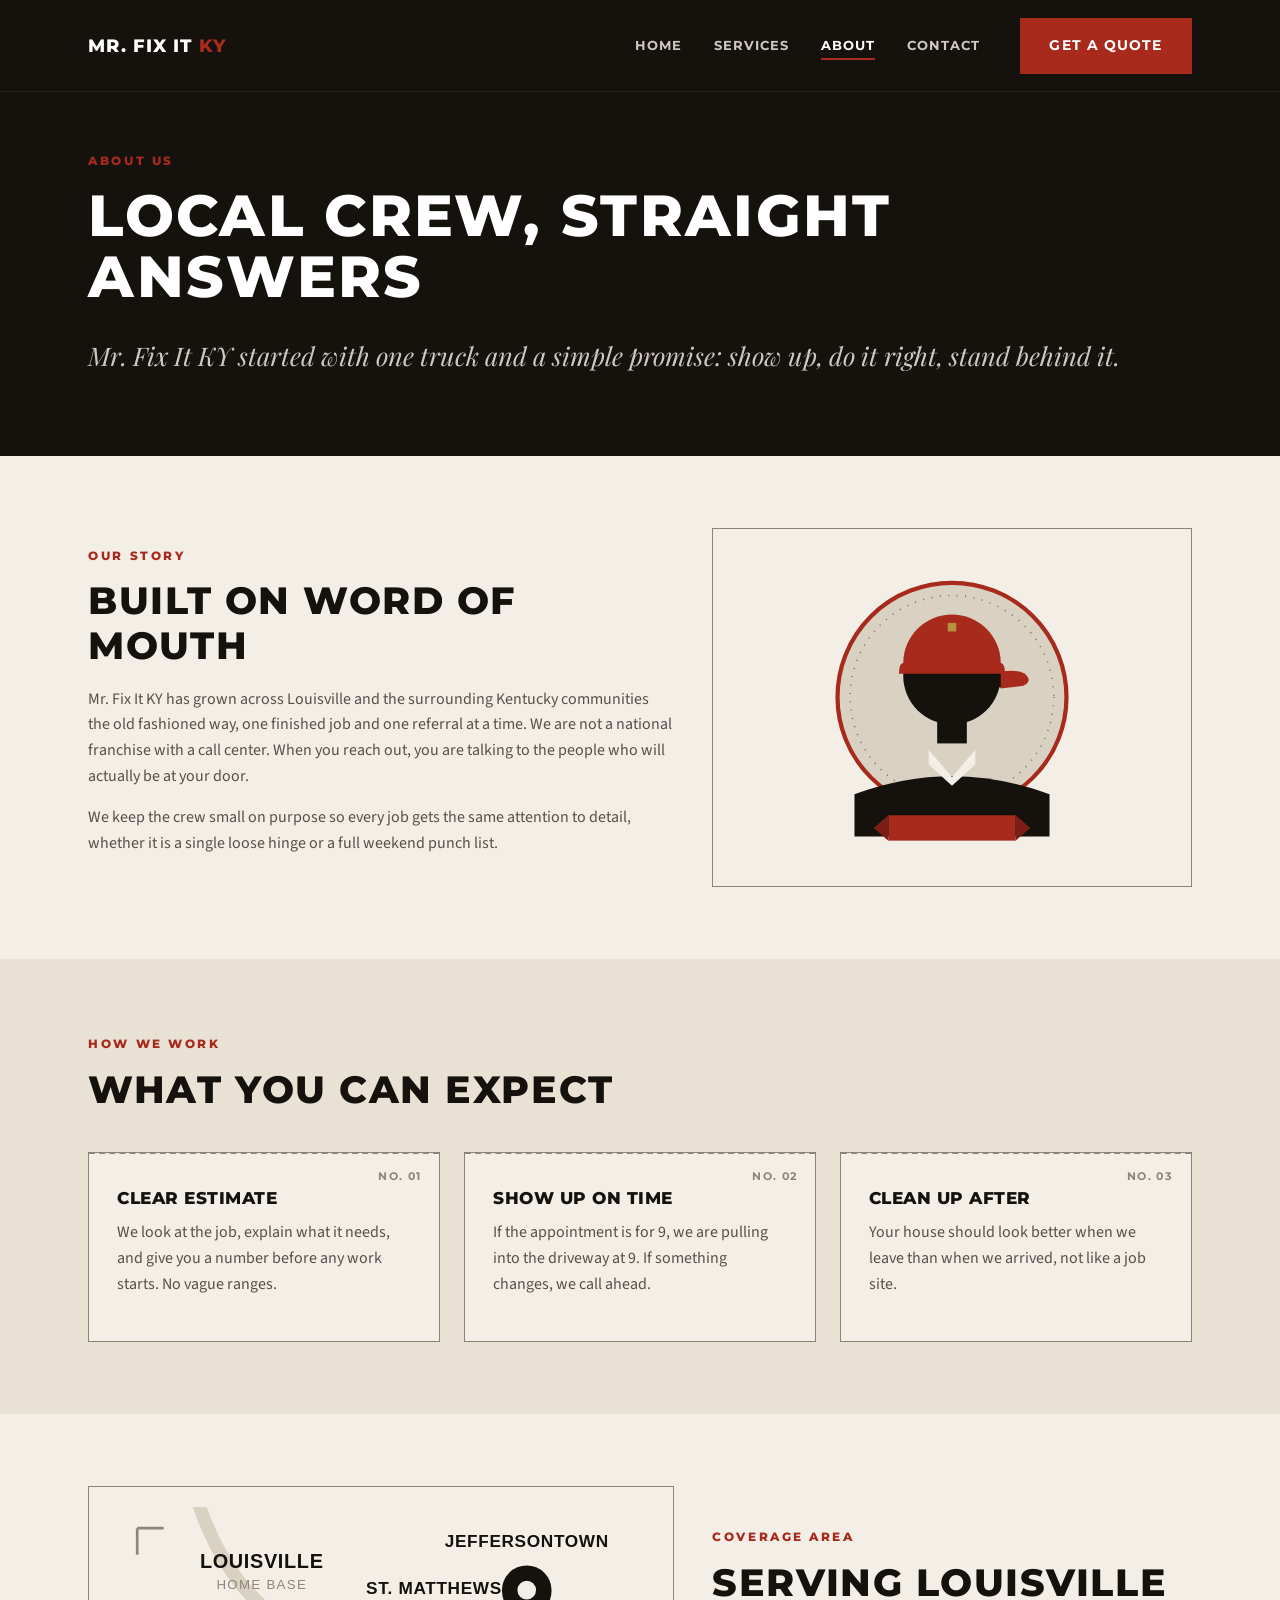
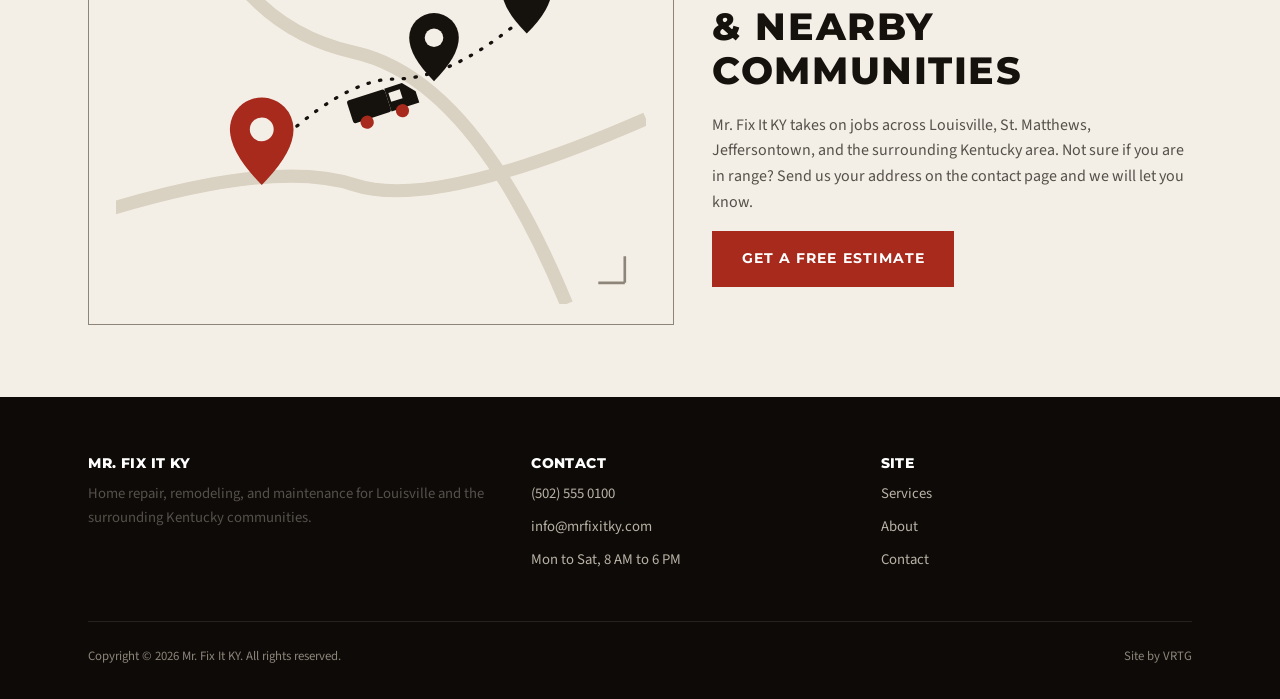
==== about.html @ b8640f35 "Initial build: 5-page static site, SEO baseline, SVG illustrations" ====
<!DOCTYPE html>
<html lang="en">
<head>
<meta charset="UTF-8">
<meta name="viewport" content="width=device-width, initial-scale=1">
<title>About | Mr. Fix It KY</title>
<meta name="description" content="Mr. Fix It KY is a locally owned handyman company serving Louisville, Kentucky. Learn about our crew, our approach, and why homeowners call us back.">
<link rel="preconnect" href="https://fonts.googleapis.com">
<link href="https://fonts.googleapis.com/css2?family=Montserrat:wght@700;800&family=Playfair+Display:ital@1&family=Source+Sans+Pro:wght@400;600;700&display=swap" rel="stylesheet">
<link rel="stylesheet" href="css/style.css">
</head>
<body>

<header class="site-header">
  <div class="wrap">
    <a href="index.html" class="logo">MR. FIX IT <span>KY</span></a>
    <div class="nav-row">
      <ul class="nav-links">
        <li><a href="index.html">Home</a></li>
        <li><a href="services.html">Services</a></li>
        <li><a href="about.html" aria-current="page">About</a></li>
        <li><a href="contact.html">Contact</a></li>
      </ul>
      <a href="contact.html" class="btn">Get a Quote</a>
    </div>
    <button class="nav-toggle" aria-label="Toggle menu" aria-expanded="false">MENU</button>
  </div>
</header>

<section class="page-hero">
  <div class="wrap">
    <span class="eyebrow">About Us</span>
    <h1>Local Crew, Straight Answers</h1>
    <p class="serif-lede" style="color:#cfc9bd;">Mr. Fix It KY started with one truck and a simple promise: show up, do it right, stand behind it.</p>
  </div>
</section>

<section>
  <div class="wrap grid-2">
    <div>
      <span class="eyebrow">Our Story</span>
      <h2>Built on Word of Mouth</h2>
      <p>Mr. Fix It KY has grown across Louisville and the surrounding Kentucky communities the old fashioned way, one finished job and one referral at a time. We are not a national franchise with a call center. When you reach out, you are talking to the people who will actually be at your door.</p>
      <p>We keep the crew small on purpose so every job gets the same attention to detail, whether it is a single loose hinge or a full weekend punch list.</p>
    </div>
    <div class="illus-panel"><img src="images/illustration-portrait.svg" alt="Illustrated portrait badge of a Mr. Fix It KY crew member"></div>
  </div>
</section>

<section class="section-mid">
  <div class="wrap">
    <div class="section-head">
      <span class="eyebrow">How We Work</span>
      <h2>What You Can Expect</h2>
    </div>
    <div class="grid-3">
      <div class="ticket">
        <span class="ticket-no">01</span>
        <h3>Clear Estimate</h3>
        <p>We look at the job, explain what it needs, and give you a number before any work starts. No vague ranges.</p>
      </div>
      <div class="ticket">
        <span class="ticket-no">02</span>
        <h3>Show Up on Time</h3>
        <p>If the appointment is for 9, we are pulling into the driveway at 9. If something changes, we call ahead.</p>
      </div>
      <div class="ticket">
        <span class="ticket-no">03</span>
        <h3>Clean Up After</h3>
        <p>Your house should look better when we leave than when we arrived, not like a job site.</p>
      </div>
    </div>
  </div>
</section>

<section>
  <div class="wrap grid-2">
    <div class="illus-panel"><img src="images/illustration-coverage-map.svg" alt="Illustrated map of the Mr. Fix It KY service area covering Louisville, St. Matthews, and Jeffersontown"></div>
    <div>
      <span class="eyebrow">Coverage Area</span>
      <h2>Serving Louisville &amp; Nearby Communities</h2>
      <p>Mr. Fix It KY takes on jobs across Louisville, St. Matthews, Jeffersontown, and the surrounding Kentucky area. Not sure if you are in range? Send us your address on the contact page and we will let you know.</p>
      <a href="contact.html" class="btn">Get a Free Estimate</a>
    </div>
  </div>
</section>

<footer class="site-footer">
  <div class="wrap">
    <div class="footer-grid">
      <div>
        <h3>Mr. Fix It KY</h3>
        <p>Home repair, remodeling, and maintenance for Louisville and the surrounding Kentucky communities.</p>
      </div>
      <div>
        <h3>Contact</h3>
        <ul>
          <li><a href="tel:15025550100">(502) 555 0100</a></li>
          <li><a href="mailto:info@mrfixitky.com">info@mrfixitky.com</a></li>
          <li>Mon to Sat, 8 AM to 6 PM</li>
        </ul>
      </div>
      <div>
        <h3>Site</h3>
        <ul>
          <li><a href="services.html">Services</a></li>
          <li><a href="about.html">About</a></li>
          <li><a href="contact.html">Contact</a></li>
        </ul>
      </div>
    </div>
    <div class="footer-bottom">
      <span>Copyright &copy; <span data-year>2026</span> Mr. Fix It KY. All rights reserved.</span>
      <span>Site by VRTG</span>
    </div>
  </div>
</footer>

<script src="js/main.js"></script>
</body>
</html>
---- css/style.css ----
/* =========================================================
   Mr. Fix It KY — design tokens
   Palette pulled from the brand's own workwear: charcoal
   coveralls, brick red trim, brass hardware, chalk paper.
   ========================================================= */
:root {
  --charcoal: #15110d;
  --charcoal-soft: #211a15;
  --paper: #f4efe6;
  --paper-dim: #e9e1d3;
  --brick: #a72a1d;
  --brick-dark: #7c1e15;
  --brass: #b8923f;
  --steel: #8d8579;
  --steel-dark: #55504a;
  --white: #ffffff;

  --display: "Montserrat", "Helvetica Neue", Arial, sans-serif;
  --serif: "Playfair Display", Georgia, serif;
  --body: "Source Sans Pro", Arial, sans-serif;

  --max: 1180px;
  --gap: clamp(1.25rem, 3vw, 3rem);
}

* { box-sizing: border-box; }
html { scroll-behavior: smooth; }

body {
  margin: 0;
  font-family: var(--body);
  color: var(--charcoal);
  background: var(--paper);
  line-height: 1.6;
  -webkit-font-smoothing: antialiased;
}

img { max-width: 100%; display: block; }
a { color: inherit; }

.wrap {
  max-width: var(--max);
  margin: 0 auto;
  padding-left: var(--gap);
  padding-right: var(--gap);
}

/* ---------- Ticket motif (the signature element) ----------
   Cards styled like a paper work order: perforated top edge,
   a stub number, corner notches. Used for services + reviews. */
.ticket {
  position: relative;
  background: var(--paper);
  border: 1px solid var(--steel);
  padding: 2rem 1.75rem 1.75rem;
}
.ticket::before {
  content: "";
  position: absolute;
  top: -1px; left: 0; right: 0;
  height: 0;
  border-top: 2px dashed var(--steel);
}
.ticket .ticket-no {
  position: absolute;
  top: 0.9rem; right: 1.1rem;
  font-family: var(--display);
  font-size: 0.7rem;
  font-weight: 700;
  letter-spacing: 0.12em;
  color: var(--steel);
}
.ticket .ticket-no::before { content: "NO. "; }

/* ---------- Type ---------- */
h1, h2, h3, .eyebrow {
  font-family: var(--display);
  font-weight: 800;
  text-transform: uppercase;
  letter-spacing: 0.04em;
  margin: 0 0 0.5em;
}
h1 { font-size: clamp(2.3rem, 5vw, 3.6rem); line-height: 1.05; }
h2 { font-size: clamp(1.7rem, 3.4vw, 2.4rem); line-height: 1.15; }
h3 { font-size: 1.05rem; letter-spacing: 0.03em; }

.serif-lede {
  font-family: var(--serif);
  font-weight: 400;
  font-style: italic;
  font-size: clamp(1.2rem, 2.2vw, 1.6rem);
  color: var(--steel-dark);
  margin: 0 0 1.5rem;
}

.eyebrow {
  display: inline-block;
  font-size: 0.72rem;
  letter-spacing: 0.22em;
  color: var(--brick);
  margin-bottom: 0.9rem;
}

p { margin: 0 0 1rem; color: var(--steel-dark); }
.on-dark p { color: #c9c3b8; }
.on-dark h1, .on-dark h2, .on-dark h3 { color: var(--white); }

/* ---------- Buttons ---------- */
.btn {
  display: inline-flex;
  align-items: center;
  gap: 0.5rem;
  font-family: var(--display);
  font-weight: 700;
  font-size: 0.85rem;
  letter-spacing: 0.08em;
  text-transform: uppercase;
  text-decoration: none;
  padding: 0.95rem 1.7rem;
  border: 2px solid var(--brick);
  background: var(--brick);
  color: var(--white);
  transition: background 0.18s ease, color 0.18s ease, transform 0.18s ease;
}
.btn:hover { background: var(--brick-dark); border-color: var(--brick-dark); transform: translateY(-1px); }
.btn.btn-outline { background: transparent; color: var(--white); border-color: var(--white); }
.btn.btn-outline:hover { background: var(--white); color: var(--charcoal); }
.btn:focus-visible, a:focus-visible, button:focus-visible, input:focus-visible, textarea:focus-visible {
  outline: 3px solid var(--brass);
  outline-offset: 2px;
}

/* ---------- Header ---------- */
.site-header {
  position: sticky;
  top: 0;
  z-index: 50;
  background: var(--charcoal);
  border-bottom: 1px solid rgba(255,255,255,0.08);
}
.site-header .wrap {
  display: flex;
  align-items: center;
  justify-content: space-between;
  padding-top: 1.1rem;
  padding-bottom: 1.1rem;
}
.logo {
  font-family: var(--display);
  font-weight: 800;
  letter-spacing: 0.06em;
  font-size: 1.15rem;
  color: var(--white);
  text-decoration: none;
}
.logo span { color: var(--brick); }
.nav-links {
  list-style: none;
  display: flex;
  gap: 2rem;
  margin: 0;
  padding: 0;
}
.nav-links a {
  font-family: var(--display);
  font-size: 0.8rem;
  font-weight: 700;
  letter-spacing: 0.08em;
  text-transform: uppercase;
  text-decoration: none;
  color: #cfc9bd;
  padding-bottom: 0.3rem;
  border-bottom: 2px solid transparent;
}
.nav-links a:hover, .nav-links a[aria-current="page"] {
  color: var(--white);
  border-bottom-color: var(--brick);
}
.nav-row { display: flex; align-items: center; gap: 2.5rem; }
.nav-toggle { display: none; }

@media (max-width: 800px) {
  .nav-row { position: fixed; inset: 64px 0 0 0; background: var(--charcoal); flex-direction: column; align-items: flex-start; padding: 2rem var(--gap); gap: 1.5rem; transform: translateX(100%); transition: transform 0.25s ease; }
  .nav-row.open { transform: translateX(0); }
  .nav-links { flex-direction: column; gap: 1.25rem; }
  .nav-toggle {
    display: block;
    background: none;
    border: 2px solid #cfc9bd;
    color: var(--white);
    width: 42px; height: 38px;
    font-family: var(--display);
    font-size: 0.7rem;
  }
}

/* ---------- Hero ---------- */
.hero {
  background: var(--charcoal);
  color: var(--white);
  padding: 5.5rem 0 5rem;
  position: relative;
  overflow: hidden;
}
.hero::after {
  content: "";
  position: absolute;
  right: -8%; bottom: -30%;
  width: 55%; aspect-ratio: 1;
  background: radial-gradient(circle, rgba(167,42,29,0.35), transparent 70%);
  pointer-events: none;
}
.hero .wrap { position: relative; }
.hero-inner { max-width: 640px; }
.hero .lead { font-size: 1.15rem; color: #cfc9bd; margin-bottom: 2rem; max-width: 46ch; }
.hero-actions { display: flex; gap: 1rem; flex-wrap: wrap; }

.page-hero {
  background: var(--charcoal);
  color: var(--white);
  padding: 3.5rem 0;
}

/* ---------- Sections ---------- */
section { padding: 4.5rem 0; }
.section-dark { background: var(--charcoal); color: var(--white); }
.section-mid { background: var(--paper-dim); }
.section-head { max-width: 640px; margin-bottom: 2.5rem; }

.grid-3 { display: grid; grid-template-columns: repeat(3, 1fr); gap: 1.5rem; }
.grid-2 { display: grid; grid-template-columns: 1.1fr 0.9fr; gap: var(--gap); align-items: center; }
@media (max-width: 860px) {
  .grid-3 { grid-template-columns: 1fr; }
  .grid-2 { grid-template-columns: 1fr; }
}

.icon-badge {
  width: 46px; height: 46px;
  display: flex; align-items: center; justify-content: center;
  border: 1px solid var(--brick);
  color: var(--brick);
  margin-bottom: 1rem;
}
.icon-badge svg { width: 22px; height: 22px; }

/* strip of trust markers */
.trust-strip {
  display: flex;
  flex-wrap: wrap;
  gap: 2.5rem;
  padding: 1.5rem 0;
  border-top: 1px solid rgba(255,255,255,0.12);
  border-bottom: 1px solid rgba(255,255,255,0.12);
  font-family: var(--display);
  font-size: 0.78rem;
  letter-spacing: 0.08em;
  text-transform: uppercase;
  color: #cfc9bd;
}

/* placeholder photo blocks — swap for real photos */
.photo-slot {
  background: repeating-linear-gradient(135deg, var(--steel) 0 2px, transparent 2px 14px);
  background-color: var(--paper-dim);
  border: 1px solid var(--steel);
  aspect-ratio: 4 / 3;
  display: flex;
  align-items: center;
  justify-content: center;
  text-align: center;
  padding: 1rem;
}
.photo-slot span {
  font-family: var(--display);
  font-size: 0.72rem;
  letter-spacing: 0.08em;
  text-transform: uppercase;
  color: var(--steel-dark);
  background: var(--paper);
  padding: 0.4rem 0.7rem;
}

/* illustrated panels — stand in for real photography until the
   client supplies their own; swap the <img> src for a photo later
   and this wrapper still works unchanged. */
.illus-panel {
  background: var(--paper);
  border: 1px solid var(--steel);
  aspect-ratio: 4 / 3;
  padding: 1.25rem;
}
.illus-panel img { width: 100%; height: 100%; object-fit: contain; }

/* ---------- Testimonials ---------- */
.quote-mark { font-family: var(--serif); font-size: 3rem; color: var(--brick); line-height: 1; display: block; margin-bottom: 0.25rem; }

/* ---------- Form ---------- */
.field { margin-bottom: 1.3rem; }
.field label {
  display: block;
  font-family: var(--display);
  font-size: 0.72rem;
  letter-spacing: 0.1em;
  text-transform: uppercase;
  color: #cfc9bd;
  margin-bottom: 0.5rem;
}
.field input, .field select, .field textarea {
  width: 100%;
  background: var(--charcoal-soft);
  border: 1px solid var(--steel);
  color: var(--white);
  padding: 0.85rem 1rem;
  font-family: var(--body);
  font-size: 1rem;
}
.field input:focus, .field select:focus, .field textarea:focus {
  outline: 2px solid var(--brass);
  border-color: var(--brass);
}
.field textarea { resize: vertical; min-height: 130px; }
.form-note { font-size: 0.82rem; color: var(--steel); }

/* ---------- Footer ---------- */
.site-footer {
  background: #0d0a08;
  color: #b9b2a5;
  padding: 3.5rem 0 2rem;
  font-size: 0.92rem;
}
.footer-grid { display: grid; grid-template-columns: 1.3fr 1fr 1fr; gap: var(--gap); margin-bottom: 2.5rem; }
@media (max-width: 760px) { .footer-grid { grid-template-columns: 1fr; } }
.footer-grid h3 { color: var(--white); font-size: 0.85rem; }
.footer-grid ul { list-style: none; padding: 0; margin: 0; }
.footer-grid li { margin-bottom: 0.6rem; }
.footer-grid a { text-decoration: none; color: #b9b2a5; }
.footer-grid a:hover { color: var(--white); }
.footer-bottom {
  border-top: 1px solid rgba(255,255,255,0.1);
  padding-top: 1.5rem;
  display: flex;
  justify-content: space-between;
  flex-wrap: wrap;
  gap: 0.75rem;
  font-size: 0.8rem;
  color: var(--steel);
}

/* ---------- Utilities ---------- */
.center { text-align: center; margin-left: auto; margin-right: auto; }
.mt-lg { margin-top: 3rem; }

@media (prefers-reduced-motion: reduce) {
  * { animation: none !important; transition: none !important; scroll-behavior: auto !important; }
}
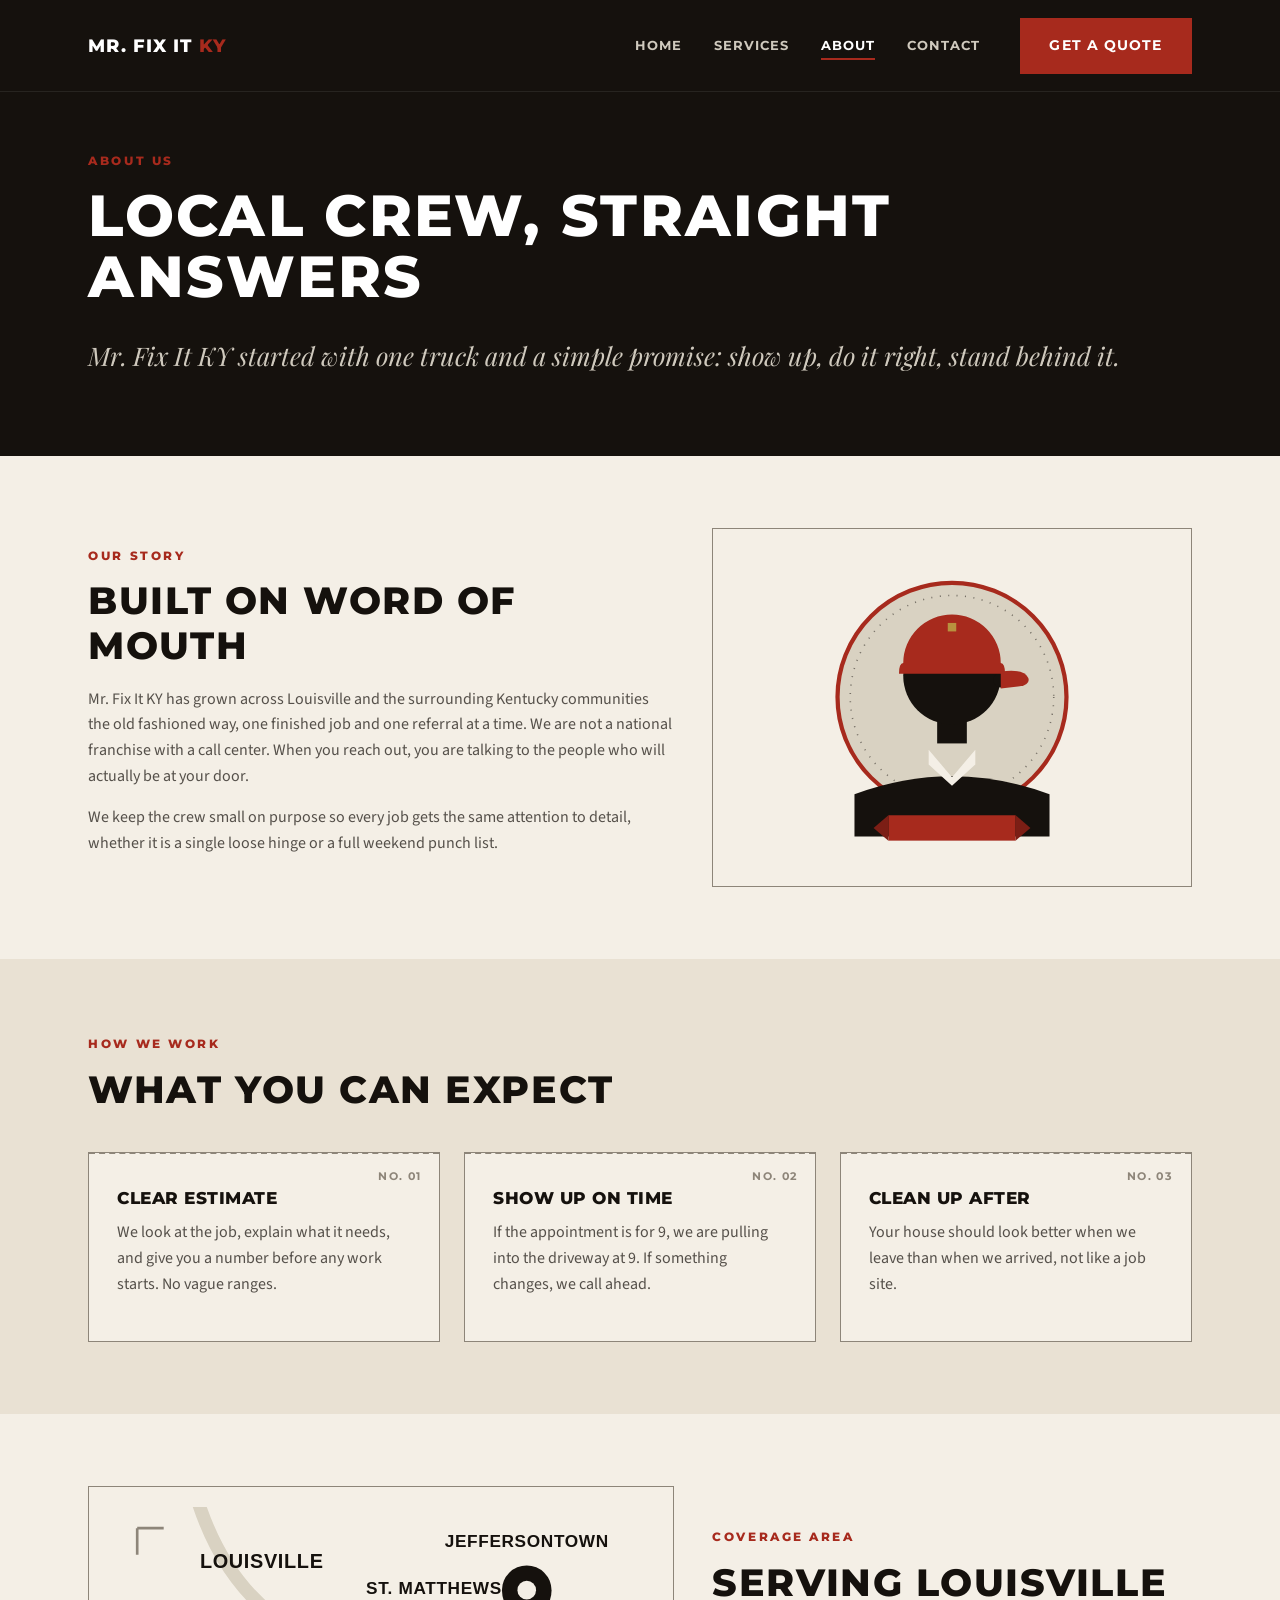
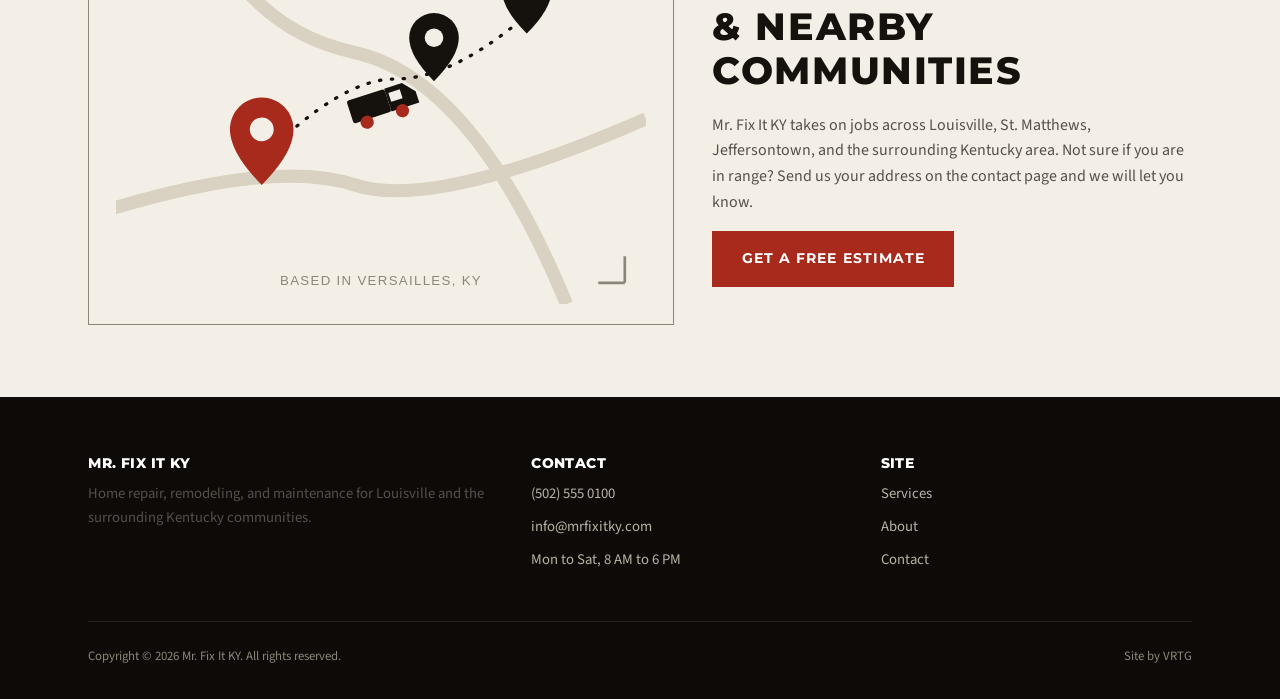
==== commit 11a46e1f: "State the business base as Versailles, KY The coverage map called Louisville the home base. Keep the" ====
--- a/about.html
+++ b/about.html
@@ -75,7 +75,7 @@
 
 <section>
   <div class="wrap grid-2">
-    <div class="illus-panel"><img src="images/illustration-coverage-map.svg" alt="Illustrated map of the Mr. Fix It KY service area covering Louisville, St. Matthews, and Jeffersontown"></div>
+    <div class="illus-panel"><img src="images/illustration-coverage-map.svg" alt="Illustrated map of the Mr. Fix It KY service area covering Louisville, St. Matthews, and Jeffersontown. The business is based in Versailles, Kentucky."></div>
     <div>
       <span class="eyebrow">Coverage Area</span>
       <h2>Serving Louisville &amp; Nearby Communities</h2>
